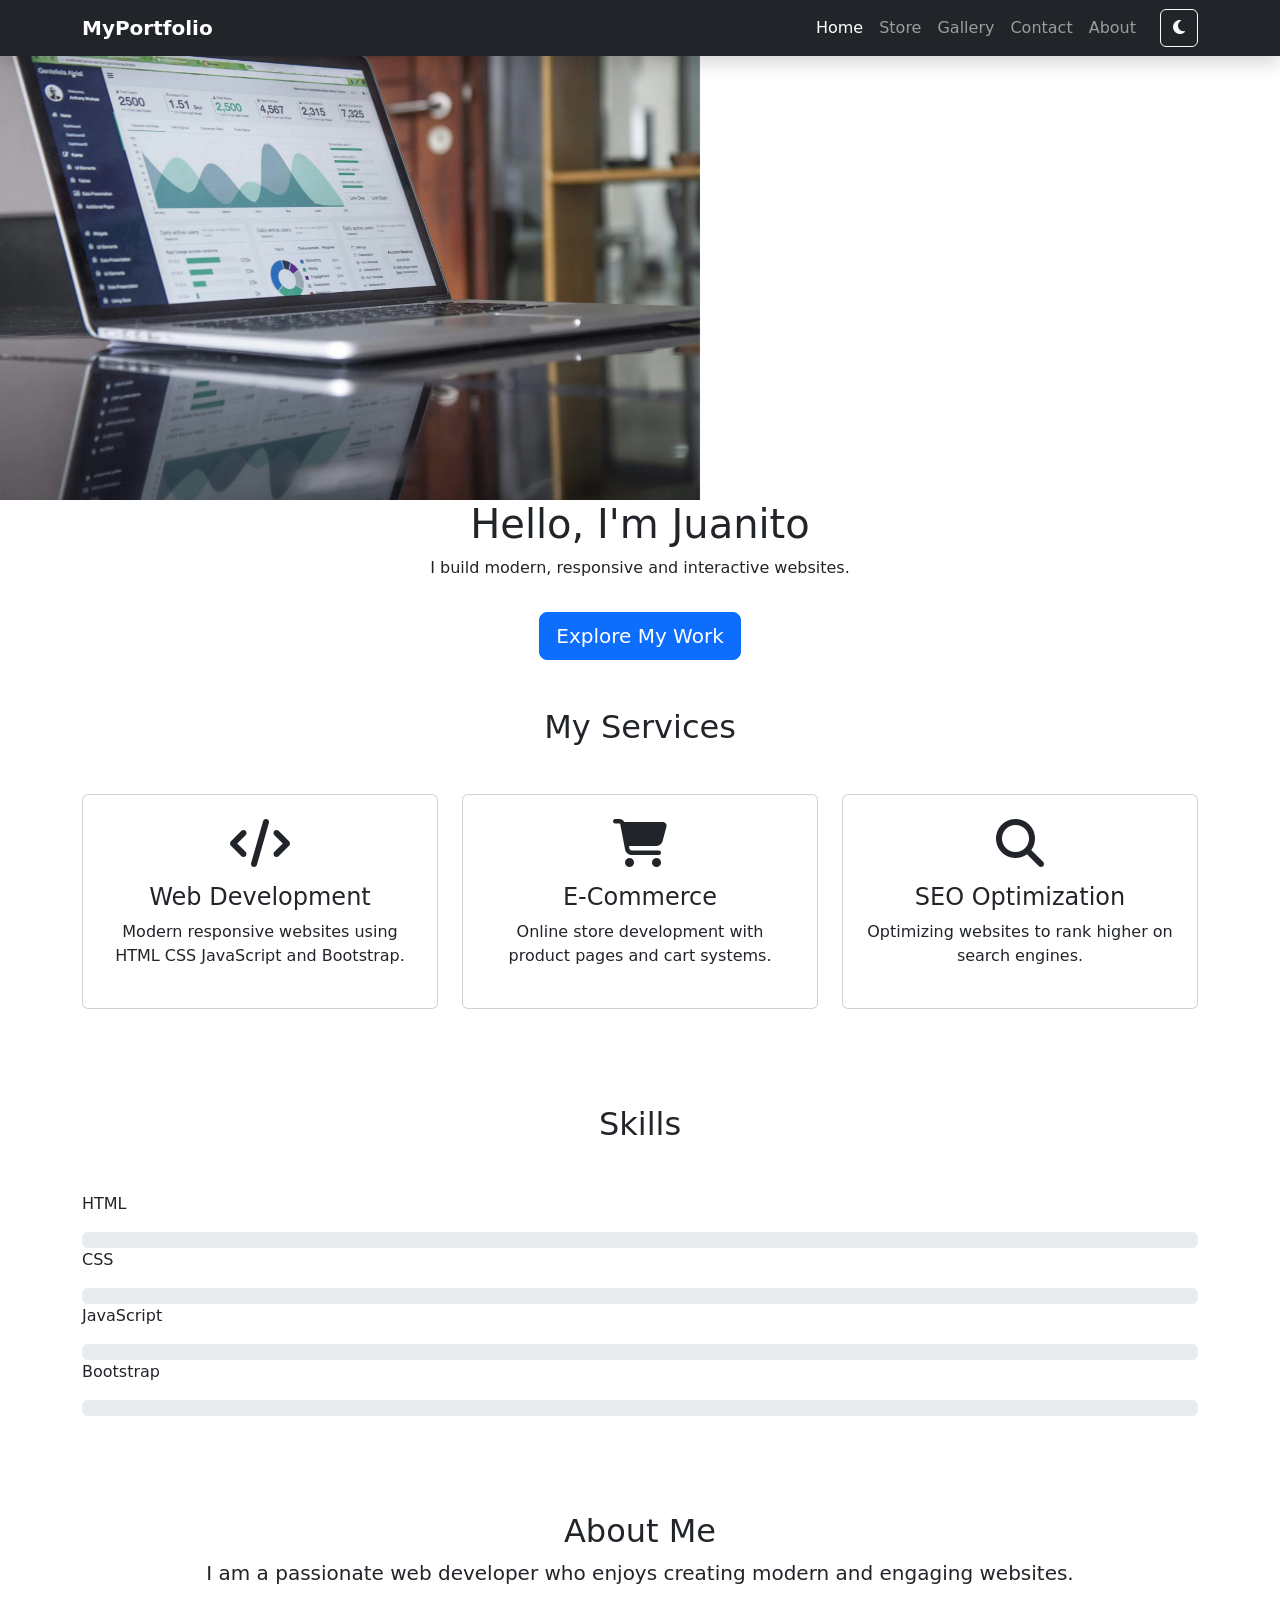
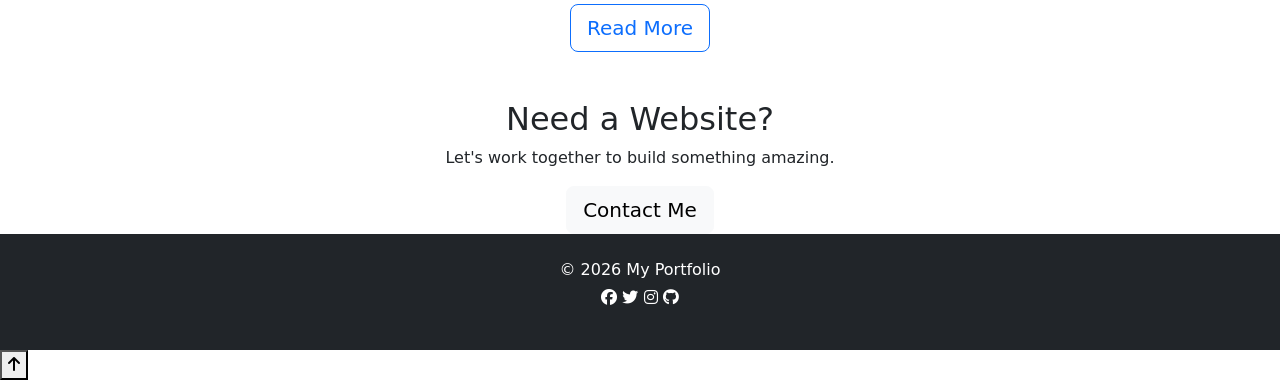
==== index.html @ 6df0881d "Update index.html" ====
<!DOCTYPE html>
<html lang="en">

<head>

<meta charset="UTF-8">
<meta name="viewport" content="width=device-width, initial-scale=1.0">

<title>My Portfolio | Home</title>

<meta name="description" content="Professional Web Developer Portfolio">
<meta name="keywords" content="web developer portfolio html css javascript bootstrap ecommerce">
<meta name="author" content="Juanito">

<link href="https://cdn.jsdelivr.net/npm/bootstrap@5.3.2/dist/css/bootstrap.min.css" rel="stylesheet">

<link rel="stylesheet" href="https://cdnjs.cloudflare.com/ajax/libs/font-awesome/6.5.0/css/all.min.css">

<link href="https://fonts.googleapis.com/css2?family=Poppins:wght@300;400;600;700&display=swap" rel="stylesheet">

<link rel="stylesheet" href="css/style.css">

<style>
/* FORCE ALL IMAGES TO 100px x 100px */
img {
  width: 700px;
  height: 500px;
  object-fit: cover;
}
</style>

</head>

<body>

<!-- SCROLL PROGRESS BAR -->
<div id="scroll-progress"></div>

<!-- NAVBAR -->
<nav class="navbar navbar-expand-lg navbar-dark bg-dark fixed-top shadow">
<div class="container">
<a class="navbar-brand fw-bold" href="#">MyPortfolio</a>
<button class="navbar-toggler" type="button" data-bs-toggle="collapse" data-bs-target="#navbarNav">
<span class="navbar-toggler-icon"></span>
</button>
<div class="collapse navbar-collapse" id="navbarNav">
<ul class="navbar-nav ms-auto">
<li class="nav-item"><a class="nav-link active" href="index.html">Home</a></li>
<li class="nav-item"><a class="nav-link" href="store.html">Store</a></li>
<li class="nav-item"><a class="nav-link" href="gallery.html">Gallery</a></li>
<li class="nav-item"><a class="nav-link" href="contact.html">Contact</a></li>
<li class="nav-item"><a class="nav-link" href="about.html">About</a></li>
</ul>
<button id="modeToggle" class="btn btn-outline-light ms-3">
<i class="fas fa-moon"></i>
</button>
</div>
</div>
</nav>

<!-- HERO SECTION -->
<section class="hero-section">
<div id="heroCarousel" class="carousel slide carousel-fade" data-bs-ride="carousel">
<div class="carousel-inner">
<div class="carousel-item active">
<img src="images/hero1.jpg" class="hero-image">
</div>
<div class="carousel-item">
<img src="images/hero2.jpg" class="hero-image">
</div>
<div class="carousel-item">
<img src="images/hero3.jpg" class="hero-image">
</div>
</div>
</div>

<div class="hero-overlay"></div>

<div class="hero-content text-center">
<h1 class="hero-title">Hello, I'm Juanito</h1>
<h2 id="typing-text"></h2>
<p class="hero-subtitle">
I build modern, responsive and interactive websites.
</p>
<a href="#services" class="btn btn-primary btn-lg mt-3">Explore My Work</a>
</div>
</section>

<!-- SERVICES SECTION -->
<section id="services" class="container py-5">
<h2 class="text-center mb-5 section-title">My Services</h2>
<div class="row g-4">
<div class="col-md-4 fade-in">
<div class="card service-card text-center p-4">
<i class="fa-solid fa-code fa-3x mb-3"></i>
<h4>Web Development</h4>
<p>Modern responsive websites using HTML CSS JavaScript and Bootstrap.</p>
</div>
</div>
<div class="col-md-4 fade-in">
<div class="card service-card text-center p-4">
<i class="fa-solid fa-cart-shopping fa-3x mb-3"></i>
<h4>E-Commerce</h4>
<p>Online store development with product pages and cart systems.</p>
</div>
</div>
<div class="col-md-4 fade-in">
<div class="card service-card text-center p-4">
<i class="fa-solid fa-magnifying-glass fa-3x mb-3"></i>
<h4>SEO Optimization</h4>
<p>Optimizing websites to rank higher on search engines.</p>
</div>
</div>
</div>
</section>

<!-- SKILLS SECTION -->
<section class="skills-section py-5">
<div class="container">
<h2 class="text-center mb-5">Skills</h2>
<div class="skill">
<p>HTML</p>
<div class="progress">
<div class="progress-bar bg-primary" data-width="95%"></div>
</div>
</div>
<div class="skill">
<p>CSS</p>
<div class="progress">
<div class="progress-bar bg-success" data-width="90%"></div>
</div>
</div>
<div class="skill">
<p>JavaScript</p>
<div class="progress">
<div class="progress-bar bg-warning" data-width="80%"></div>
</div>
</div>
<div class="skill">
<p>Bootstrap</p>
<div class="progress">
<div class="progress-bar bg-danger" data-width="85%"></div>
</div>
</div>
</div>
</section>

<!-- ABOUT PREVIEW -->
<section class="container py-5 text-center">
<h2>About Me</h2>
<p class="lead">
I am a passionate web developer who enjoys creating modern and engaging websites.
</p>
<a href="about.html" class="btn btn-outline-primary btn-lg">Read More</a>
</section>

<!-- CALL TO ACTION -->
<section class="cta-section text-center">
<div class="container">
<h2>Need a Website?</h2>
<p>Let's work together to build something amazing.</p>
<a href="contact.html" class="btn btn-light btn-lg">Contact Me</a>
</div>
</section>

<!-- FOOTER -->
<footer class="bg-dark text-white text-center p-4">
<div class="container">
<p class="mb-1">© 2026 My Portfolio</p>
<p>
<i class="fab fa-facebook"></i>
<i class="fab fa-twitter"></i>
<i class="fab fa-instagram"></i>
<i class="fab fa-github"></i>
</p>
</div>
</footer>

<!-- BACK TO TOP BUTTON -->
<button id="backToTop"><i class="fas fa-arrow-up"></i></button>

<!-- JS LIBRARIES -->
<script src="https://code.jquery.com/jquery-3.7.1.min.js"></script>
<script src="https://cdn.jsdelivr.net/npm/bootstrap@5.3.2/dist/js/bootstrap.bundle.min.js"></script>
<script src="js/script.js"></script>

</body>
</html>
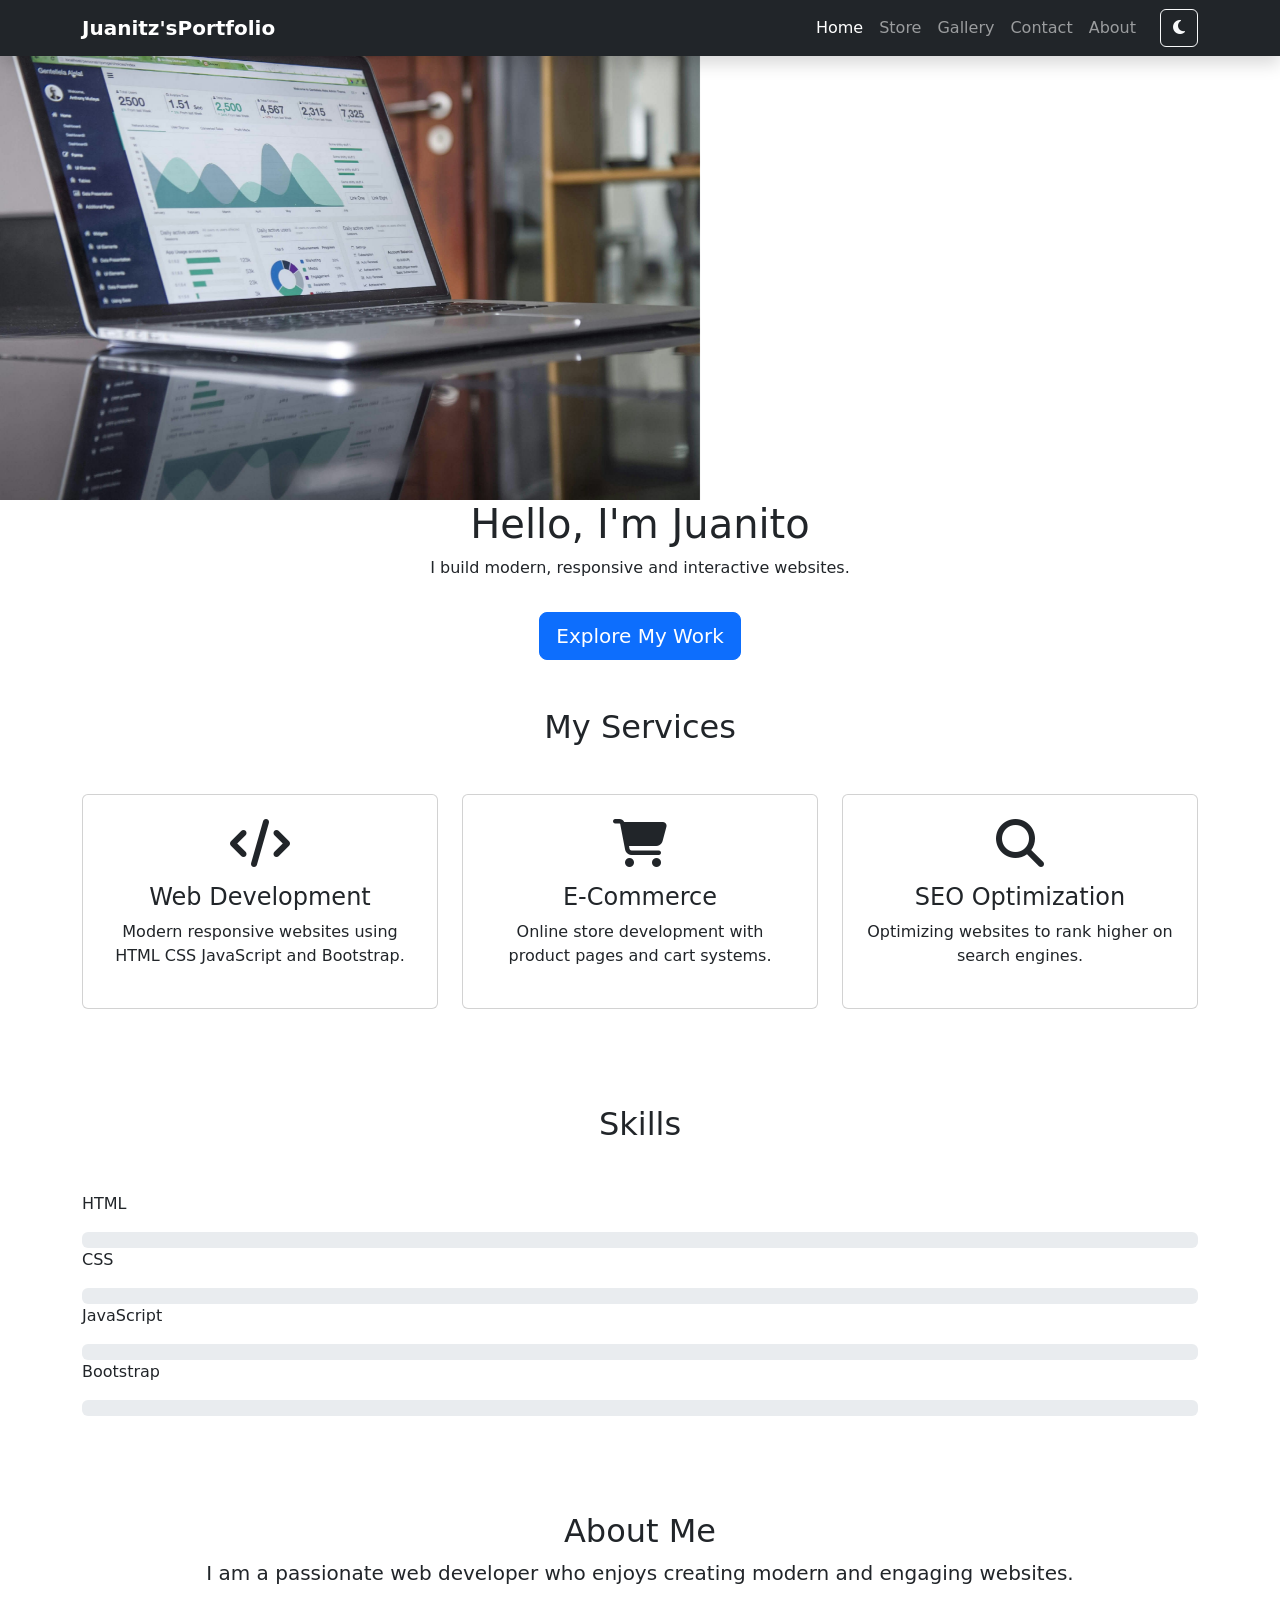
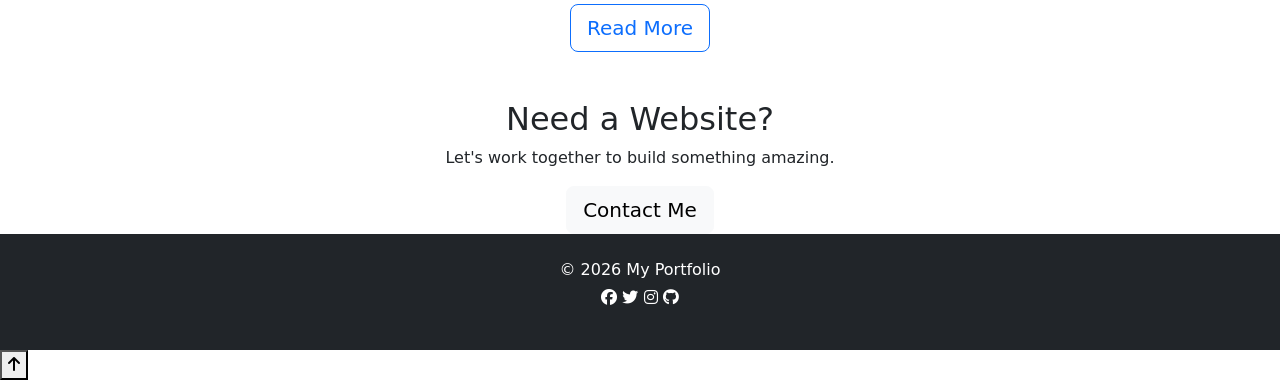
==== commit 1ce23fea: "Update index.html" ====
--- a/index.html
+++ b/index.html
@@ -39,7 +39,7 @@
 <!-- NAVBAR -->
 <nav class="navbar navbar-expand-lg navbar-dark bg-dark fixed-top shadow">
 <div class="container">
-<a class="navbar-brand fw-bold" href="#">MyPortfolio</a>
+<a class="navbar-brand fw-bold" href="#">Juanitz'sPortfolio</a>
 <button class="navbar-toggler" type="button" data-bs-toggle="collapse" data-bs-target="#navbarNav">
 <span class="navbar-toggler-icon"></span>
 </button>
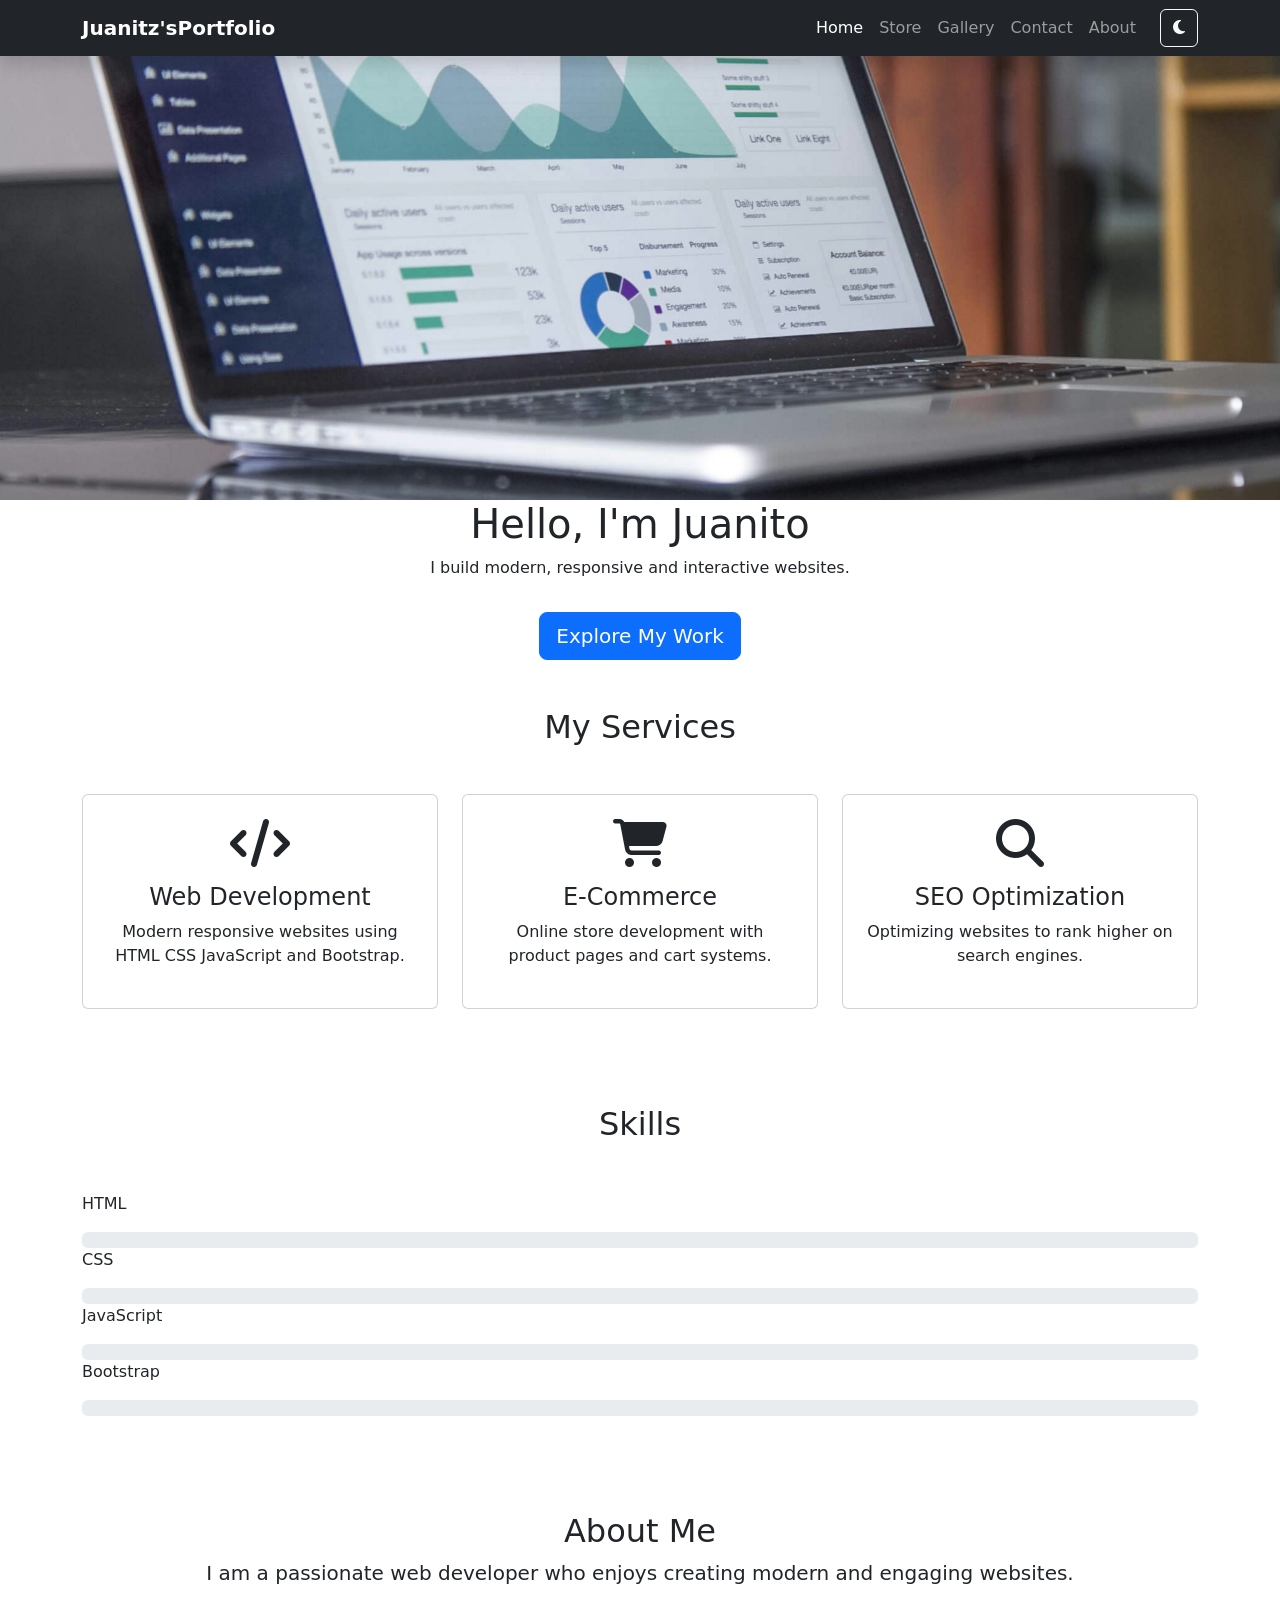
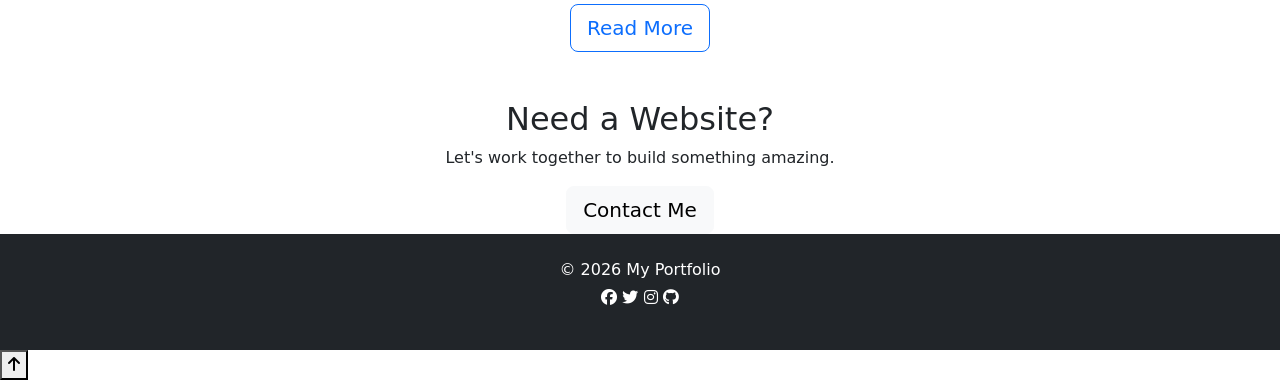
==== commit 86b262e7: "Update index.html" ====
--- a/index.html
+++ b/index.html
@@ -23,7 +23,7 @@
 <style>
 /* FORCE ALL IMAGES TO 100px x 100px */
 img {
-  width: 700px;
+  width: 1500px;
   height: 500px;
   object-fit: cover;
 }
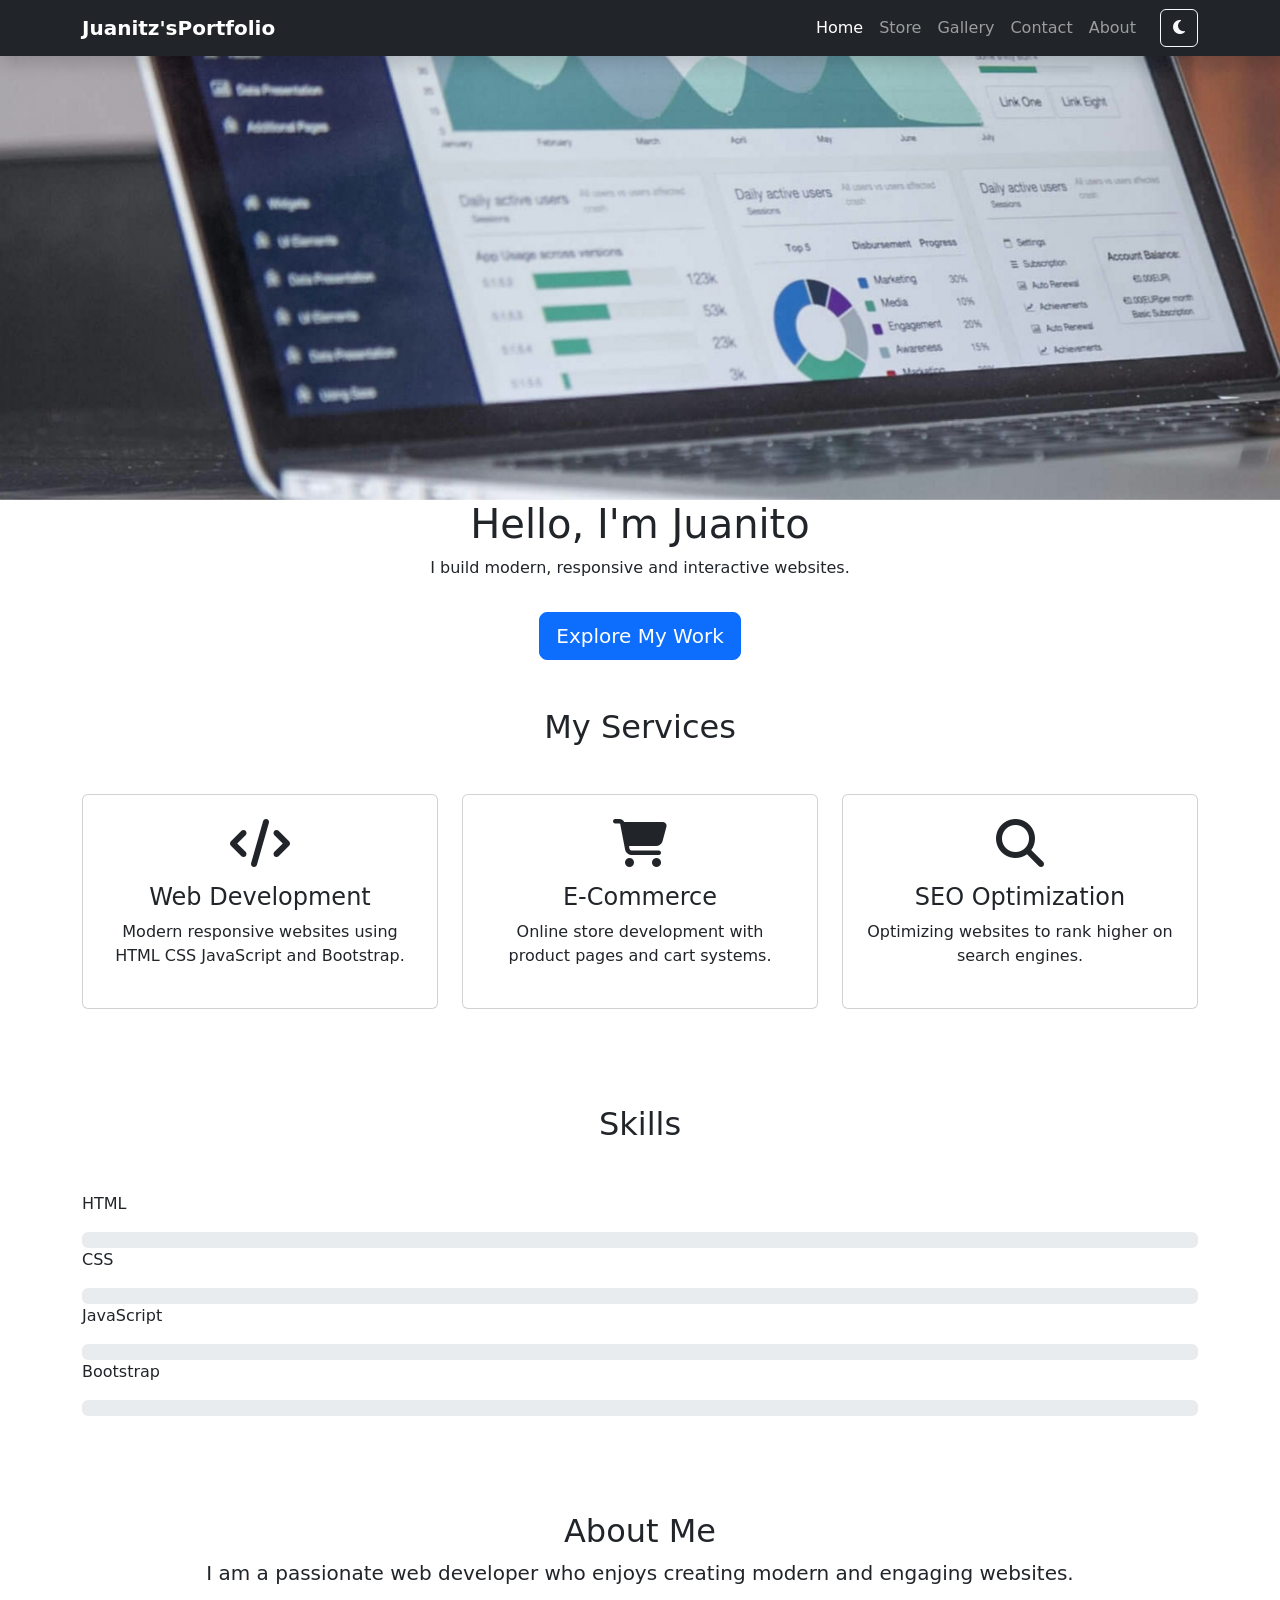
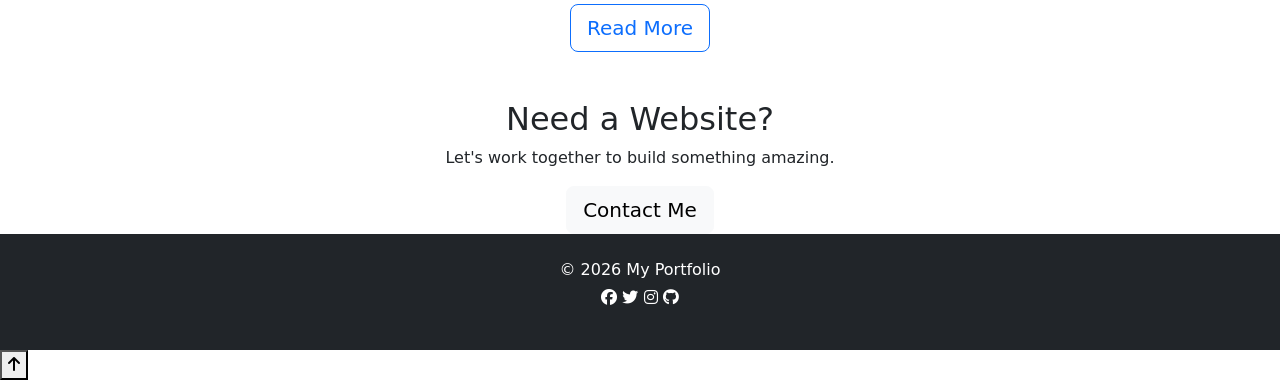
==== commit 0218bcd5: "Update index.html" ====
--- a/index.html
+++ b/index.html
@@ -23,7 +23,7 @@
 <style>
 /* FORCE ALL IMAGES TO 100px x 100px */
 img {
-  width: 1500px;
+  width: 2000px;
   height: 500px;
   object-fit: cover;
 }
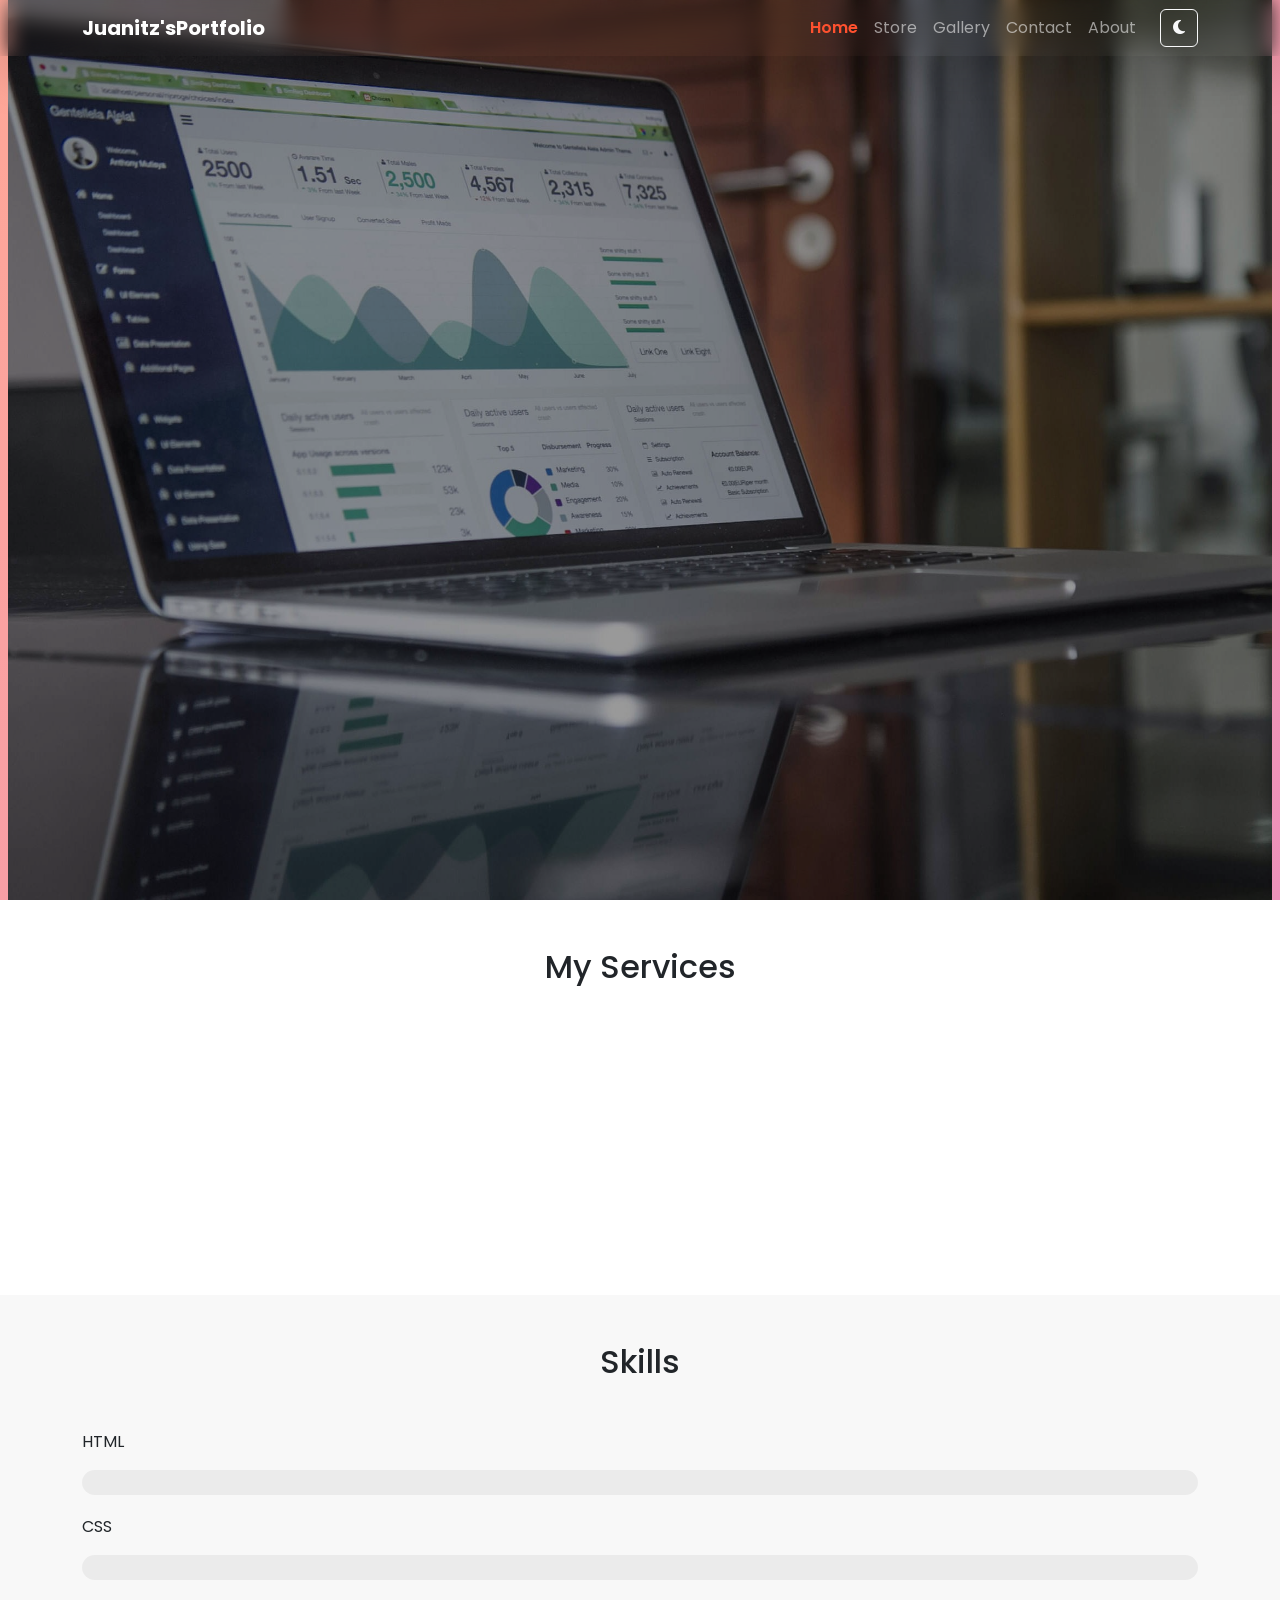
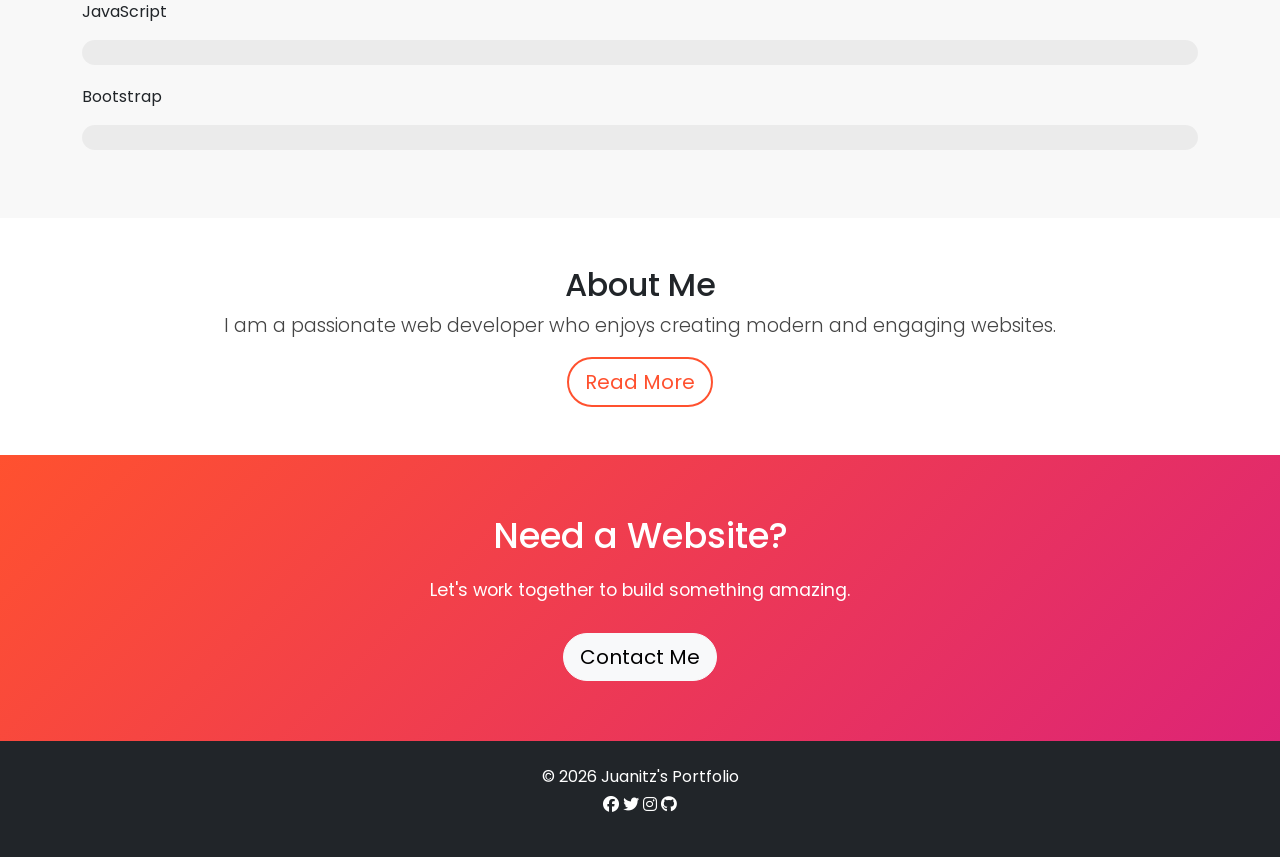
==== commit 2e77ba6f: "Update index.html" ====
--- a/index.html
+++ b/index.html
@@ -2,30 +2,230 @@
 <html lang="en">
 
 <head>
-
 <meta charset="UTF-8">
 <meta name="viewport" content="width=device-width, initial-scale=1.0">
 
-<title>My Portfolio | Home</title>
+<title>Juanitz's Portfolio | Home</title>
 
 <meta name="description" content="Professional Web Developer Portfolio">
 <meta name="keywords" content="web developer portfolio html css javascript bootstrap ecommerce">
 <meta name="author" content="Juanito">
 
+<!-- Bootstrap -->
 <link href="https://cdn.jsdelivr.net/npm/bootstrap@5.3.2/dist/css/bootstrap.min.css" rel="stylesheet">
-
+<!-- Font Awesome -->
 <link rel="stylesheet" href="https://cdnjs.cloudflare.com/ajax/libs/font-awesome/6.5.0/css/all.min.css">
-
+<!-- Google Fonts -->
 <link href="https://fonts.googleapis.com/css2?family=Poppins:wght@300;400;600;700&display=swap" rel="stylesheet">
-
+<!-- Custom CSS -->
 <link rel="stylesheet" href="css/style.css">
 
 <style>
-/* FORCE ALL IMAGES TO 100px x 100px */
+/* =======================
+  GLOBAL STYLING
+======================= */
+body {
+    font-family: 'Poppins', sans-serif;
+    scroll-behavior: smooth;
+    overflow-x: hidden;
+}
+
+/* SCROLL PROGRESS BAR */
+#scroll-progress {
+    position: fixed;
+    top: 0;
+    left: 0;
+    height: 5px;
+    background: linear-gradient(90deg, #ff512f, #dd2476);
+    width: 0;
+    z-index: 9999;
+}
+
+/* NAVBAR */
+.navbar {
+    transition: all 0.3s ease;
+    backdrop-filter: blur(10px);
+}
+.navbar .nav-link.active {
+    color: #ff512f !important;
+    font-weight: 600;
+}
+
+/* HERO SECTION */
+.hero-section {
+    position: relative;
+    height: 100vh;
+    overflow: hidden;
+    display: flex;
+    align-items: center;
+    justify-content: center;
+    color: #fff;
+}
+.hero-image {
+    width: 100%;
+    height: 100vh;
+    object-fit: cover;
+    filter: brightness(0.6);
+    transition: transform 1.2s ease;
+}
+.hero-section .carousel-item.active .hero-image {
+    transform: scale(1.05);
+}
+.hero-overlay {
+    position: absolute;
+    top: 0; left: 0;
+    width: 100%; height: 100%;
+    background: linear-gradient(135deg, rgba(255,81,47,0.5), rgba(221,36,118,0.5));
+}
+.hero-content {
+    position: absolute;
+    top: 50%;
+    left: 50%;
+    transform: translate(-50%, -50%);
+}
+.hero-title {
+    font-size: 2.5rem;
+    font-weight: 700;
+    letter-spacing: 1px;
+    text-shadow: 2px 2px 8px rgba(0,0,0,0.5);
+}
+.hero-subtitle {
+    font-size: 1.2rem;
+    font-weight: 400;
+    margin-top: 15px;
+    text-shadow: 1px 1px 6px rgba(0,0,0,0.5);
+}
+#typing-text {
+    color: #ffdd59;
+    font-weight: 600;
+}
+
+/* BUTTONS */
+.btn-primary {
+    background: linear-gradient(90deg, #ff512f, #dd2476);
+    border: none;
+    transition: all 0.3s ease;
+}
+.btn-primary:hover {
+    transform: translateY(-3px);
+    box-shadow: 0 8px 15px rgba(0,0,0,0.3);
+}
+.btn-outline-primary {
+    border: 2px solid #ff512f;
+    color: #ff512f;
+    transition: all 0.3s ease;
+}
+.btn-outline-primary:hover {
+    background: #ff512f;
+    color: #fff;
+}
+
+/* SERVICES SECTION */
+.service-card {
+    border: none;
+    border-radius: 20px;
+    background: linear-gradient(135deg, #ff9a9e 0%, #fad0c4 100%);
+    transition: transform 0.5s ease, box-shadow 0.5s ease;
+}
+.service-card:hover {
+    transform: translateY(-10px);
+    box-shadow: 0 20px 40px rgba(0,0,0,0.2);
+}
+.service-card i {
+    color: #fff;
+}
+
+/* SKILLS SECTION */
+.skills-section {
+    background: #f8f8f8;
+}
+.progress {
+    height: 25px;
+    border-radius: 50px;
+    background: rgba(0,0,0,0.05);
+    margin-bottom: 20px;
+}
+.progress-bar {
+    line-height: 25px;
+    font-weight: 600;
+}
+
+/* ABOUT PREVIEW */
+section.text-center .lead {
+    font-size: 1.2rem;
+    color: #444;
+}
+section.text-center .btn-lg {
+    border-radius: 50px;
+}
+
+/* CTA SECTION */
+.cta-section {
+    background: linear-gradient(135deg, #ff512f, #dd2476);
+    color: #fff;
+    padding: 60px 0;
+}
+.cta-section h2 {
+    font-size: 2.2rem;
+    margin-bottom: 20px;
+}
+.cta-section p {
+    font-size: 1.1rem;
+    margin-bottom: 30px;
+}
+
+/* FOOTER */
+footer {
+    background: #1a1a1a;
+}
+
+/* BACK TO TOP BUTTON */
+#backToTop {
+    position: fixed;
+    bottom: 30px;
+    right: 30px;
+    background: linear-gradient(90deg, #ff512f, #dd2476);
+    border: none;
+    color: #fff;
+    padding: 10px 15px;
+    border-radius: 50px;
+    display: none;
+    z-index: 999;
+}
+#backToTop:hover {
+    transform: translateY(-3px);
+    box-shadow: 0 8px 15px rgba(0,0,0,0.3);
+}
+
+/* FORCE ALL HERO IMAGES TO FIT NEATLY */
 img {
-  width: 2000px;
-  height: 500px;
-  object-fit: cover;
+    width: 100%;
+    height: auto;
+    object-fit: cover;
+    border-radius: 12px;
+}
+
+/* FADE IN ANIMATION */
+.fade-in {
+    opacity: 0;
+    transform: translateY(20px);
+    transition: all 0.8s ease-out;
+}
+.fade-in.show {
+    opacity: 1;
+    transform: translateY(0);
+}
+
+/* TYPING EFFECT */
+#typing-text {
+    border-right: 2px solid #ffdd59;
+    padding-right: 5px;
+}
+
+/* RESPONSIVE ADJUSTMENTS */
+@media(max-width: 768px) {
+    .hero-title { font-size: 2rem; }
+    .hero-subtitle { font-size: 1rem; }
 }
 </style>
 
@@ -37,7 +237,7 @@
 <div id="scroll-progress"></div>
 
 <!-- NAVBAR -->
-<nav class="navbar navbar-expand-lg navbar-dark bg-dark fixed-top shadow">
+<nav class="navbar navbar-expand-lg navbar-dark fixed-top shadow-lg">
 <div class="container">
 <a class="navbar-brand fw-bold" href="#">Juanitz'sPortfolio</a>
 <button class="navbar-toggler" type="button" data-bs-toggle="collapse" data-bs-target="#navbarNav">
@@ -51,9 +251,7 @@
 <li class="nav-item"><a class="nav-link" href="contact.html">Contact</a></li>
 <li class="nav-item"><a class="nav-link" href="about.html">About</a></li>
 </ul>
-<button id="modeToggle" class="btn btn-outline-light ms-3">
-<i class="fas fa-moon"></i>
-</button>
+<button id="modeToggle" class="btn btn-outline-light ms-3"><i class="fas fa-moon"></i></button>
 </div>
 </div>
 </nav>
@@ -79,9 +277,7 @@
 <div class="hero-content text-center">
 <h1 class="hero-title">Hello, I'm Juanito</h1>
 <h2 id="typing-text"></h2>
-<p class="hero-subtitle">
-I build modern, responsive and interactive websites.
-</p>
+<p class="hero-subtitle">I build modern, responsive and interactive websites.</p>
 <a href="#services" class="btn btn-primary btn-lg mt-3">Explore My Work</a>
 </div>
 </section>
@@ -148,13 +344,11 @@
 <!-- ABOUT PREVIEW -->
 <section class="container py-5 text-center">
 <h2>About Me</h2>
-<p class="lead">
-I am a passionate web developer who enjoys creating modern and engaging websites.
-</p>
+<p class="lead">I am a passionate web developer who enjoys creating modern and engaging websites.</p>
 <a href="about.html" class="btn btn-outline-primary btn-lg">Read More</a>
 </section>
 
-<!-- CALL TO ACTION -->
+<!-- CTA -->
 <section class="cta-section text-center">
 <div class="container">
 <h2>Need a Website?</h2>
@@ -166,7 +360,7 @@
 <!-- FOOTER -->
 <footer class="bg-dark text-white text-center p-4">
 <div class="container">
-<p class="mb-1">© 2026 My Portfolio</p>
+<p class="mb-1">© 2026 Juanitz's Portfolio</p>
 <p>
 <i class="fab fa-facebook"></i>
 <i class="fab fa-twitter"></i>
@@ -176,10 +370,10 @@
 </div>
 </footer>
 
-<!-- BACK TO TOP BUTTON -->
+<!-- BACK TO TOP -->
 <button id="backToTop"><i class="fas fa-arrow-up"></i></button>
 
-<!-- JS LIBRARIES -->
+<!-- JS -->
 <script src="https://code.jquery.com/jquery-3.7.1.min.js"></script>
 <script src="https://cdn.jsdelivr.net/npm/bootstrap@5.3.2/dist/js/bootstrap.bundle.min.js"></script>
 <script src="js/script.js"></script>
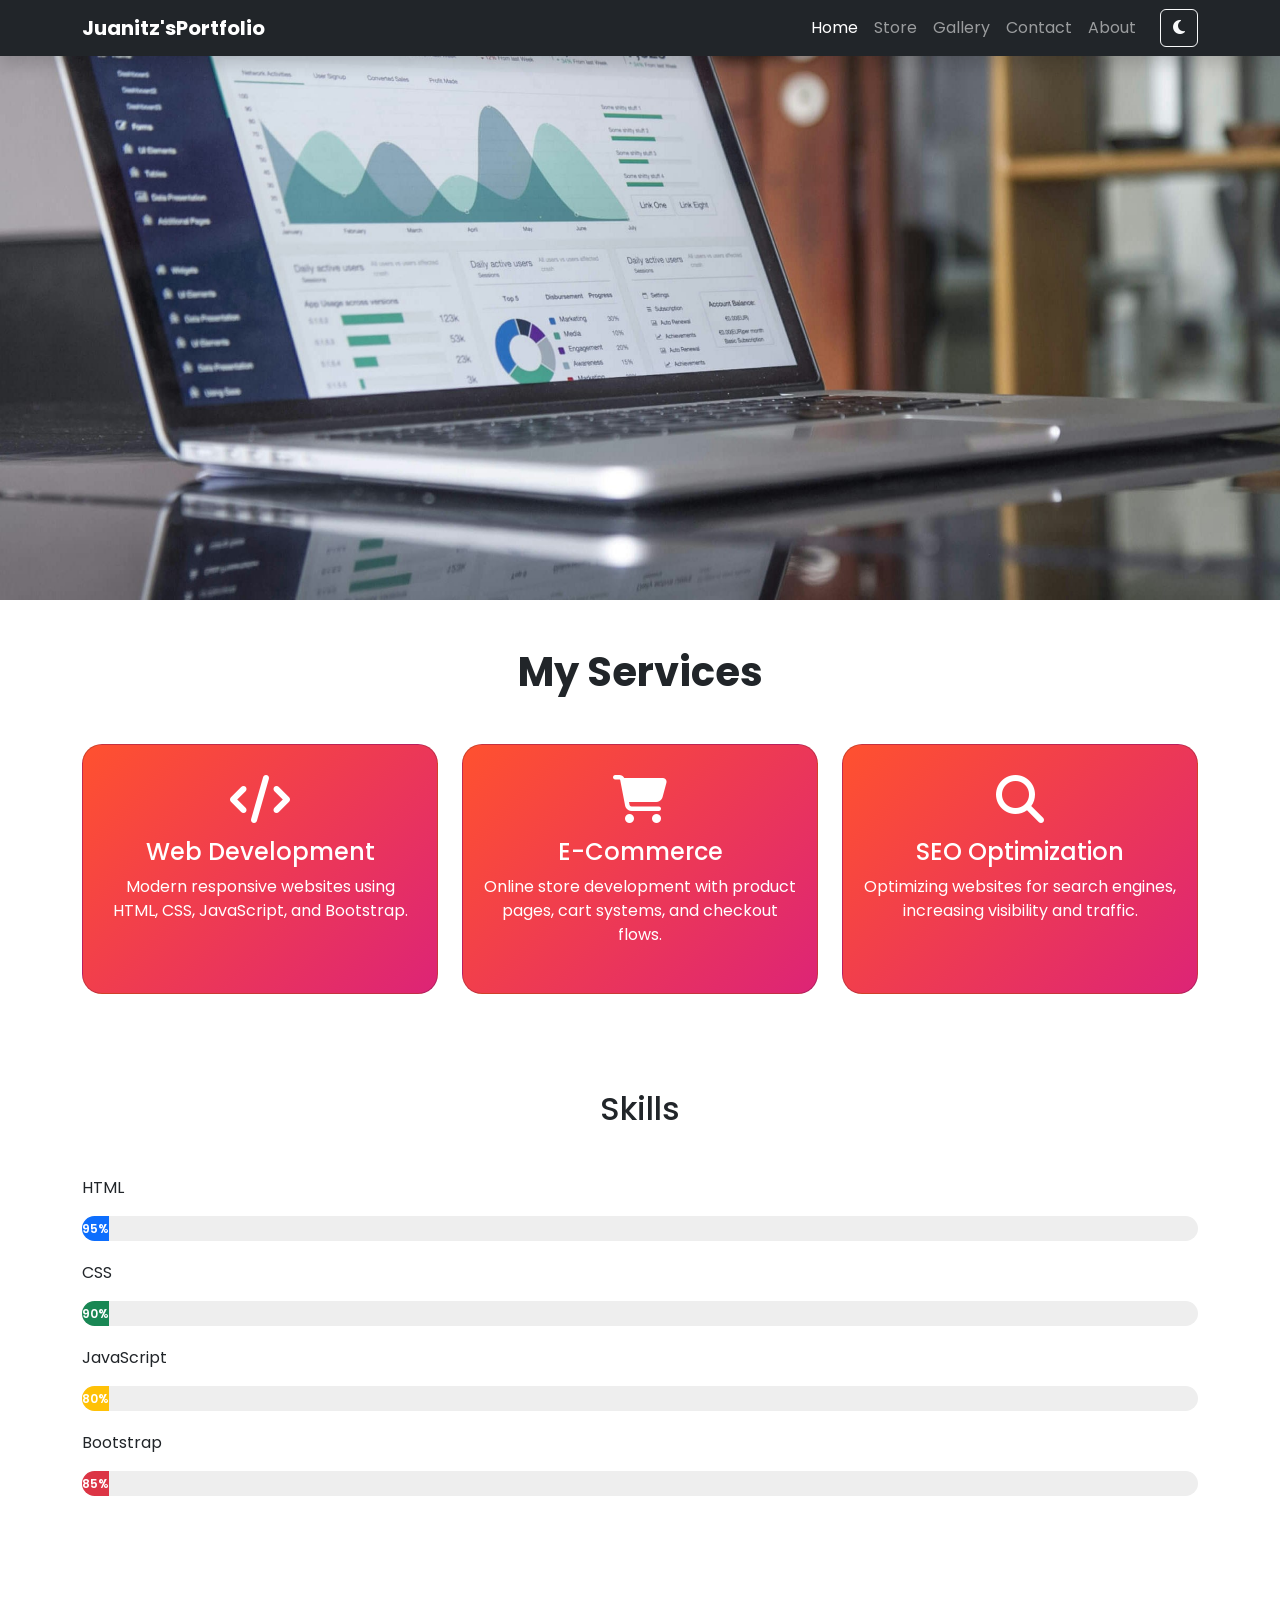
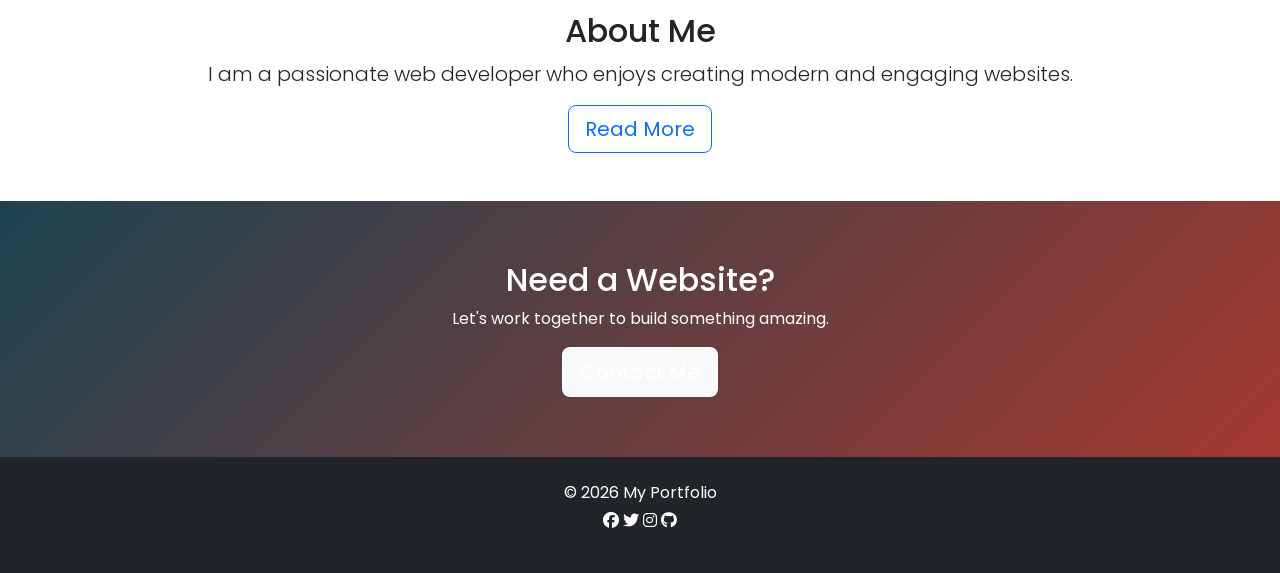
==== commit d0d8adf8: "Update index.html" ====
--- a/index.html
+++ b/index.html
@@ -2,181 +2,97 @@
 <html lang="en">
 
 <head>
+
 <meta charset="UTF-8">
 <meta name="viewport" content="width=device-width, initial-scale=1.0">
 
-<title>Juanitz's Portfolio | Home</title>
+<title>My Portfolio | Home</title>
 
 <meta name="description" content="Professional Web Developer Portfolio">
 <meta name="keywords" content="web developer portfolio html css javascript bootstrap ecommerce">
 <meta name="author" content="Juanito">
 
-<!-- Bootstrap -->
 <link href="https://cdn.jsdelivr.net/npm/bootstrap@5.3.2/dist/css/bootstrap.min.css" rel="stylesheet">
-<!-- Font Awesome -->
 <link rel="stylesheet" href="https://cdnjs.cloudflare.com/ajax/libs/font-awesome/6.5.0/css/all.min.css">
-<!-- Google Fonts -->
 <link href="https://fonts.googleapis.com/css2?family=Poppins:wght@300;400;600;700&display=swap" rel="stylesheet">
-<!-- Custom CSS -->
 <link rel="stylesheet" href="css/style.css">
 
 <style>
-/* =======================
-  GLOBAL STYLING
-======================= */
-body {
-    font-family: 'Poppins', sans-serif;
-    scroll-behavior: smooth;
-    overflow-x: hidden;
-}
-
-/* SCROLL PROGRESS BAR */
-#scroll-progress {
-    position: fixed;
+/* HERO IMAGES */
+.hero-image {
+    width: 100%;
+    height: 600px;
+    object-fit: cover;
+}
+
+/* HERO OVERLAY */
+.hero-overlay {
+    position: absolute;
     top: 0;
     left: 0;
-    height: 5px;
-    background: linear-gradient(90deg, #ff512f, #dd2476);
-    width: 0;
-    z-index: 9999;
-}
-
-/* NAVBAR */
-.navbar {
-    transition: all 0.3s ease;
-    backdrop-filter: blur(10px);
-}
-.navbar .nav-link.active {
-    color: #ff512f !important;
-    font-weight: 600;
-}
-
-/* HERO SECTION */
-.hero-section {
-    position: relative;
-    height: 100vh;
-    overflow: hidden;
-    display: flex;
-    align-items: center;
-    justify-content: center;
-    color: #fff;
-}
-.hero-image {
     width: 100%;
-    height: 100vh;
-    object-fit: cover;
-    filter: brightness(0.6);
-    transition: transform 1.2s ease;
-}
-.hero-section .carousel-item.active .hero-image {
-    transform: scale(1.05);
-}
-.hero-overlay {
-    position: absolute;
-    top: 0; left: 0;
-    width: 100%; height: 100%;
-    background: linear-gradient(135deg, rgba(255,81,47,0.5), rgba(221,36,118,0.5));
-}
+    height: 600px;
+    background: rgba(0,0,0,0.5);
+}
+
+/* HERO CONTENT */
 .hero-content {
     position: absolute;
     top: 50%;
     left: 50%;
     transform: translate(-50%, -50%);
-}
-.hero-title {
-    font-size: 2.5rem;
-    font-weight: 700;
-    letter-spacing: 1px;
-    text-shadow: 2px 2px 8px rgba(0,0,0,0.5);
-}
-.hero-subtitle {
-    font-size: 1.2rem;
-    font-weight: 400;
-    margin-top: 15px;
-    text-shadow: 1px 1px 6px rgba(0,0,0,0.5);
-}
-#typing-text {
-    color: #ffdd59;
-    font-weight: 600;
-}
-
-/* BUTTONS */
-.btn-primary {
-    background: linear-gradient(90deg, #ff512f, #dd2476);
-    border: none;
-    transition: all 0.3s ease;
-}
-.btn-primary:hover {
-    transform: translateY(-3px);
-    box-shadow: 0 8px 15px rgba(0,0,0,0.3);
-}
-.btn-outline-primary {
-    border: 2px solid #ff512f;
-    color: #ff512f;
-    transition: all 0.3s ease;
-}
-.btn-outline-primary:hover {
-    background: #ff512f;
-    color: #fff;
-}
-
-/* SERVICES SECTION */
+    color: #fff;
+}
+
+/* SERVICES CARDS */
 .service-card {
-    border: none;
+    background: linear-gradient(135deg, #ff512f, #dd2476);
     border-radius: 20px;
-    background: linear-gradient(135deg, #ff9a9e 0%, #fad0c4 100%);
+    padding: 30px 20px;
     transition: transform 0.5s ease, box-shadow 0.5s ease;
+    color: #fff;
+    text-align: center;
+    height: 100%;
 }
 .service-card:hover {
     transform: translateY(-10px);
-    box-shadow: 0 20px 40px rgba(0,0,0,0.2);
+    box-shadow: 0 15px 30px rgba(0,0,0,0.2);
 }
 .service-card i {
-    color: #fff;
-}
-
-/* SKILLS SECTION */
-.skills-section {
-    background: #f8f8f8;
-}
+    font-size: 3rem;
+    margin-bottom: 15px;
+}
+
+/* SKILLS BARS */
 .progress {
     height: 25px;
-    border-radius: 50px;
-    background: rgba(0,0,0,0.05);
+    border-radius: 20px;
+    background-color: #eee;
+    overflow: hidden;
     margin-bottom: 20px;
 }
 .progress-bar {
+    height: 100%;
     line-height: 25px;
     font-weight: 600;
-}
-
-/* ABOUT PREVIEW */
-section.text-center .lead {
-    font-size: 1.2rem;
-    color: #444;
-}
-section.text-center .btn-lg {
-    border-radius: 50px;
-}
-
-/* CTA SECTION */
+    color: #fff;
+    text-align: center;
+}
+
+/* CALL TO ACTION */
 .cta-section {
-    background: linear-gradient(135deg, #ff512f, #dd2476);
+    background: linear-gradient(135deg, #1d4350, #a43931);
     color: #fff;
     padding: 60px 0;
 }
-.cta-section h2 {
-    font-size: 2.2rem;
-    margin-bottom: 20px;
-}
-.cta-section p {
-    font-size: 1.1rem;
-    margin-bottom: 30px;
-}
-
-/* FOOTER */
-footer {
-    background: #1a1a1a;
+.cta-section a {
+    color: #fff;
+    border: 2px solid #fff;
+    transition: all 0.3s ease;
+}
+.cta-section a:hover {
+    background: #fff;
+    color: #dd2476;
 }
 
 /* BACK TO TOP BUTTON */
@@ -184,48 +100,38 @@
     position: fixed;
     bottom: 30px;
     right: 30px;
-    background: linear-gradient(90deg, #ff512f, #dd2476);
+    background: #dd2476;
+    color: #fff;
     border: none;
-    color: #fff;
-    padding: 10px 15px;
-    border-radius: 50px;
+    padding: 12px 15px;
+    border-radius: 50%;
+    cursor: pointer;
     display: none;
+    font-size: 18px;
     z-index: 999;
+    transition: all 0.3s ease;
 }
 #backToTop:hover {
-    transform: translateY(-3px);
-    box-shadow: 0 8px 15px rgba(0,0,0,0.3);
-}
-
-/* FORCE ALL HERO IMAGES TO FIT NEATLY */
+    background: #ff512f;
+}
+
+/* GENERAL */
+body {
+    font-family: 'Poppins', sans-serif;
+}
+section {
+    position: relative;
+}
+h2.section-title {
+    font-weight: 700;
+    font-size: 2.5rem;
+    margin-bottom: 50px;
+}
+
+/* FORCE ALL IMAGES TO 100px height if small */
 img {
-    width: 100%;
+    max-width: 100%;
     height: auto;
-    object-fit: cover;
-    border-radius: 12px;
-}
-
-/* FADE IN ANIMATION */
-.fade-in {
-    opacity: 0;
-    transform: translateY(20px);
-    transition: all 0.8s ease-out;
-}
-.fade-in.show {
-    opacity: 1;
-    transform: translateY(0);
-}
-
-/* TYPING EFFECT */
-#typing-text {
-    border-right: 2px solid #ffdd59;
-    padding-right: 5px;
-}
-
-/* RESPONSIVE ADJUSTMENTS */
-@media(max-width: 768px) {
-    .hero-title { font-size: 2rem; }
-    .hero-subtitle { font-size: 1rem; }
 }
 </style>
 
@@ -237,7 +143,7 @@
 <div id="scroll-progress"></div>
 
 <!-- NAVBAR -->
-<nav class="navbar navbar-expand-lg navbar-dark fixed-top shadow-lg">
+<nav class="navbar navbar-expand-lg navbar-dark bg-dark fixed-top shadow">
 <div class="container">
 <a class="navbar-brand fw-bold" href="#">Juanitz'sPortfolio</a>
 <button class="navbar-toggler" type="button" data-bs-toggle="collapse" data-bs-target="#navbarNav">
@@ -251,13 +157,15 @@
 <li class="nav-item"><a class="nav-link" href="contact.html">Contact</a></li>
 <li class="nav-item"><a class="nav-link" href="about.html">About</a></li>
 </ul>
-<button id="modeToggle" class="btn btn-outline-light ms-3"><i class="fas fa-moon"></i></button>
+<button id="modeToggle" class="btn btn-outline-light ms-3">
+<i class="fas fa-moon"></i>
+</button>
 </div>
 </div>
 </nav>
 
 <!-- HERO SECTION -->
-<section class="hero-section">
+<section class="hero-section position-relative">
 <div id="heroCarousel" class="carousel slide carousel-fade" data-bs-ride="carousel">
 <div class="carousel-inner">
 <div class="carousel-item active">
@@ -287,24 +195,24 @@
 <h2 class="text-center mb-5 section-title">My Services</h2>
 <div class="row g-4">
 <div class="col-md-4 fade-in">
-<div class="card service-card text-center p-4">
-<i class="fa-solid fa-code fa-3x mb-3"></i>
+<div class="card service-card">
+<i class="fa-solid fa-code"></i>
 <h4>Web Development</h4>
-<p>Modern responsive websites using HTML CSS JavaScript and Bootstrap.</p>
+<p>Modern responsive websites using HTML, CSS, JavaScript, and Bootstrap.</p>
 </div>
 </div>
 <div class="col-md-4 fade-in">
-<div class="card service-card text-center p-4">
-<i class="fa-solid fa-cart-shopping fa-3x mb-3"></i>
+<div class="card service-card">
+<i class="fa-solid fa-cart-shopping"></i>
 <h4>E-Commerce</h4>
-<p>Online store development with product pages and cart systems.</p>
+<p>Online store development with product pages, cart systems, and checkout flows.</p>
 </div>
 </div>
 <div class="col-md-4 fade-in">
-<div class="card service-card text-center p-4">
-<i class="fa-solid fa-magnifying-glass fa-3x mb-3"></i>
+<div class="card service-card">
+<i class="fa-solid fa-magnifying-glass"></i>
 <h4>SEO Optimization</h4>
-<p>Optimizing websites to rank higher on search engines.</p>
+<p>Optimizing websites for search engines, increasing visibility and traffic.</p>
 </div>
 </div>
 </div>
@@ -317,25 +225,25 @@
 <div class="skill">
 <p>HTML</p>
 <div class="progress">
-<div class="progress-bar bg-primary" data-width="95%"></div>
+<div class="progress-bar bg-primary" data-width="95%">95%</div>
 </div>
 </div>
 <div class="skill">
 <p>CSS</p>
 <div class="progress">
-<div class="progress-bar bg-success" data-width="90%"></div>
+<div class="progress-bar bg-success" data-width="90%">90%</div>
 </div>
 </div>
 <div class="skill">
 <p>JavaScript</p>
 <div class="progress">
-<div class="progress-bar bg-warning" data-width="80%"></div>
+<div class="progress-bar bg-warning" data-width="80%">80%</div>
 </div>
 </div>
 <div class="skill">
 <p>Bootstrap</p>
 <div class="progress">
-<div class="progress-bar bg-danger" data-width="85%"></div>
+<div class="progress-bar bg-danger" data-width="85%">85%</div>
 </div>
 </div>
 </div>
@@ -348,7 +256,7 @@
 <a href="about.html" class="btn btn-outline-primary btn-lg">Read More</a>
 </section>
 
-<!-- CTA -->
+<!-- CALL TO ACTION -->
 <section class="cta-section text-center">
 <div class="container">
 <h2>Need a Website?</h2>
@@ -360,7 +268,7 @@
 <!-- FOOTER -->
 <footer class="bg-dark text-white text-center p-4">
 <div class="container">
-<p class="mb-1">© 2026 Juanitz's Portfolio</p>
+<p class="mb-1">© 2026 My Portfolio</p>
 <p>
 <i class="fab fa-facebook"></i>
 <i class="fab fa-twitter"></i>
@@ -370,10 +278,10 @@
 </div>
 </footer>
 
-<!-- BACK TO TOP -->
+<!-- BACK TO TOP BUTTON -->
 <button id="backToTop"><i class="fas fa-arrow-up"></i></button>
 
-<!-- JS -->
+<!-- JS LIBRARIES -->
 <script src="https://code.jquery.com/jquery-3.7.1.min.js"></script>
 <script src="https://cdn.jsdelivr.net/npm/bootstrap@5.3.2/dist/js/bootstrap.bundle.min.js"></script>
 <script src="js/script.js"></script>
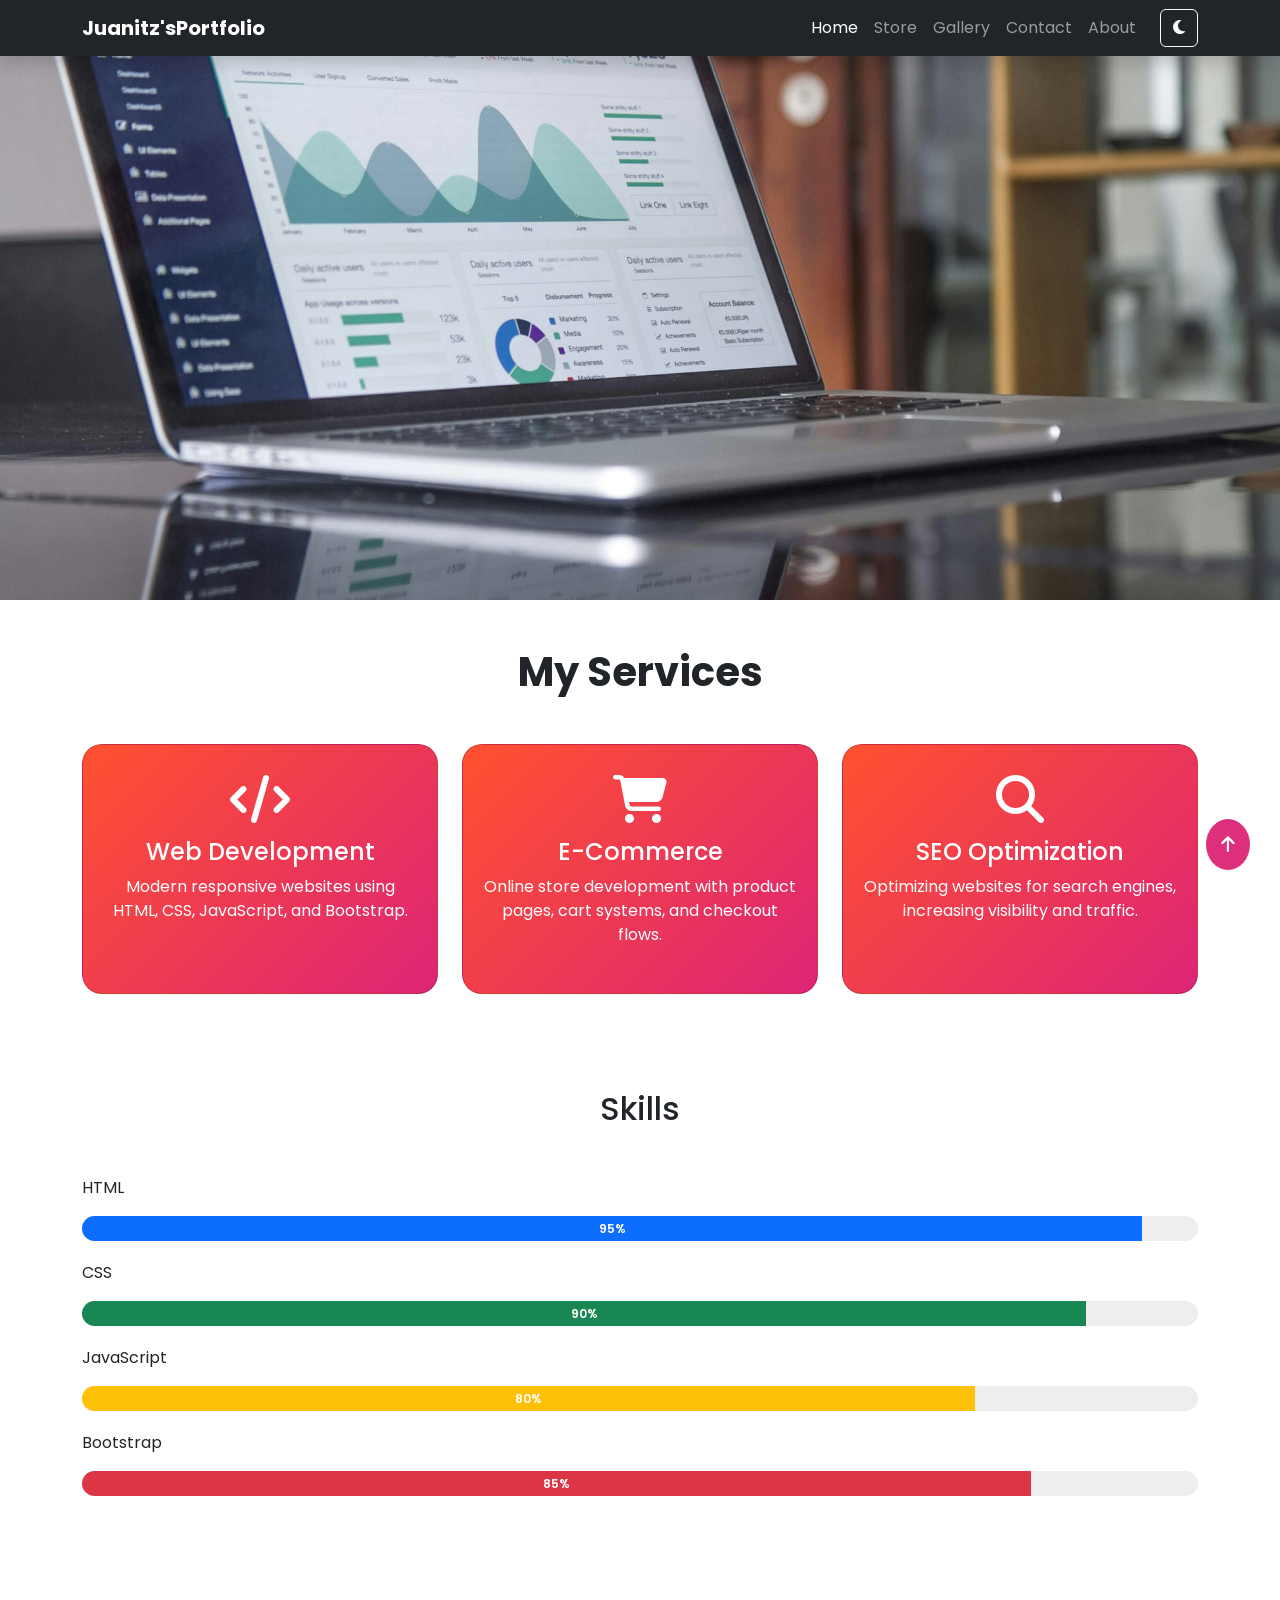
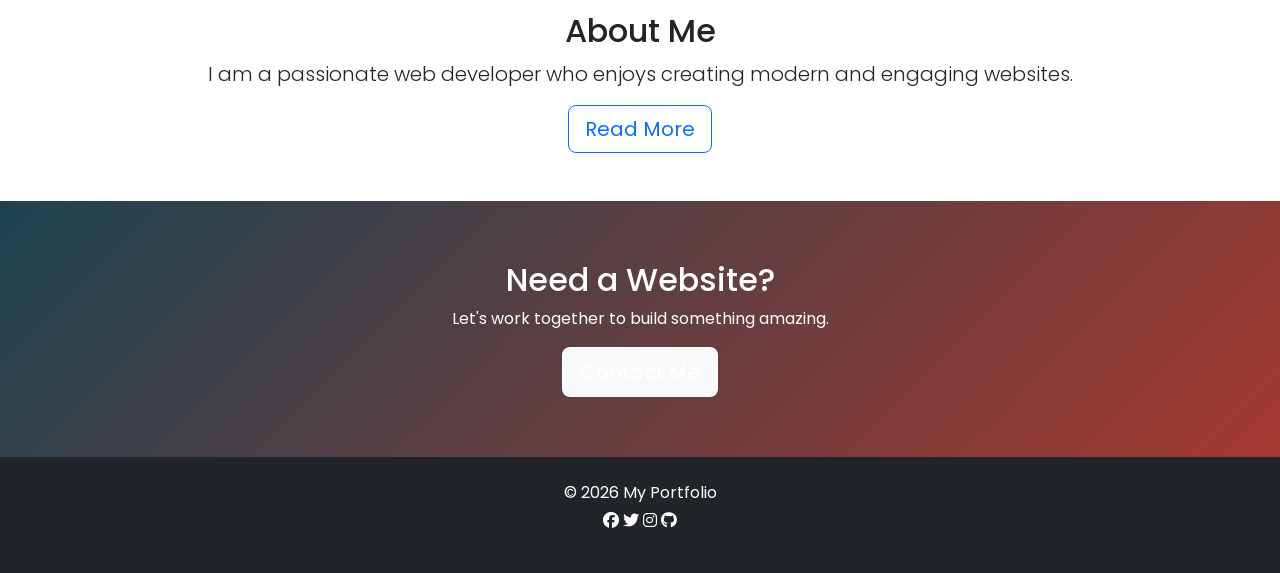
==== commit 9b81cfb8: "Update index.html" ====
--- a/index.html
+++ b/index.html
@@ -77,6 +77,8 @@
     font-weight: 600;
     color: #fff;
     text-align: center;
+    width: 0; /* start from 0 for animation */
+    transition: width 1.5s ease-in-out;
 }
 
 /* CALL TO ACTION */
@@ -127,8 +129,6 @@
     font-size: 2.5rem;
     margin-bottom: 50px;
 }
-
-/* FORCE ALL IMAGES TO 100px height if small */
 img {
     max-width: 100%;
     height: auto;
@@ -222,28 +222,28 @@
 <section class="skills-section py-5">
 <div class="container">
 <h2 class="text-center mb-5">Skills</h2>
-<div class="skill">
+<div class="skill mb-3">
 <p>HTML</p>
 <div class="progress">
-<div class="progress-bar bg-primary" data-width="95%">95%</div>
-</div>
-</div>
-<div class="skill">
+<div class="progress-bar bg-primary" role="progressbar" data-width="95%">95%</div>
+</div>
+</div>
+<div class="skill mb-3">
 <p>CSS</p>
 <div class="progress">
-<div class="progress-bar bg-success" data-width="90%">90%</div>
-</div>
-</div>
-<div class="skill">
+<div class="progress-bar bg-success" role="progressbar" data-width="90%">90%</div>
+</div>
+</div>
+<div class="skill mb-3">
 <p>JavaScript</p>
 <div class="progress">
-<div class="progress-bar bg-warning" data-width="80%">80%</div>
-</div>
-</div>
-<div class="skill">
+<div class="progress-bar bg-warning" role="progressbar" data-width="80%">80%</div>
+</div>
+</div>
+<div class="skill mb-3">
 <p>Bootstrap</p>
 <div class="progress">
-<div class="progress-bar bg-danger" data-width="85%">85%</div>
+<div class="progress-bar bg-danger" role="progressbar" data-width="85%">85%</div>
 </div>
 </div>
 </div>
@@ -284,7 +284,41 @@
 <!-- JS LIBRARIES -->
 <script src="https://code.jquery.com/jquery-3.7.1.min.js"></script>
 <script src="https://cdn.jsdelivr.net/npm/bootstrap@5.3.2/dist/js/bootstrap.bundle.min.js"></script>
-<script src="js/script.js"></script>
+
+<script>
+// FADE IN ON SCROLL
+$(window).scroll(function() {
+  $(".fade-in").each(function() {
+    let elementTop = $(this).offset().top;
+    let windowBottom = $(window).scrollTop() + 600;
+    if (elementTop < windowBottom) {
+      $(this).addClass("show");
+    }
+  });
+
+  // Animate skill bars when in view
+  $(".progress-bar").each(function() {
+    let elementTop = $(this).offset().top;
+    let windowBottom = $(window).scrollTop() + $(window).height();
+    if (elementTop < windowBottom) {
+      let finalWidth = $(this).attr("data-width");
+      $(this).css("width", finalWidth);
+    }
+  });
+
+  // Show back to top button
+  if ($(window).scrollTop() > 300) {
+    $("#backToTop").fadeIn();
+  } else {
+    $("#backToTop").fadeOut();
+  }
+});
+
+// BACK TO TOP BUTTON
+$("#backToTop").click(function() {
+  $("html, body").animate({scrollTop:0}, 600);
+});
+</script>
 
 </body>
 </html>
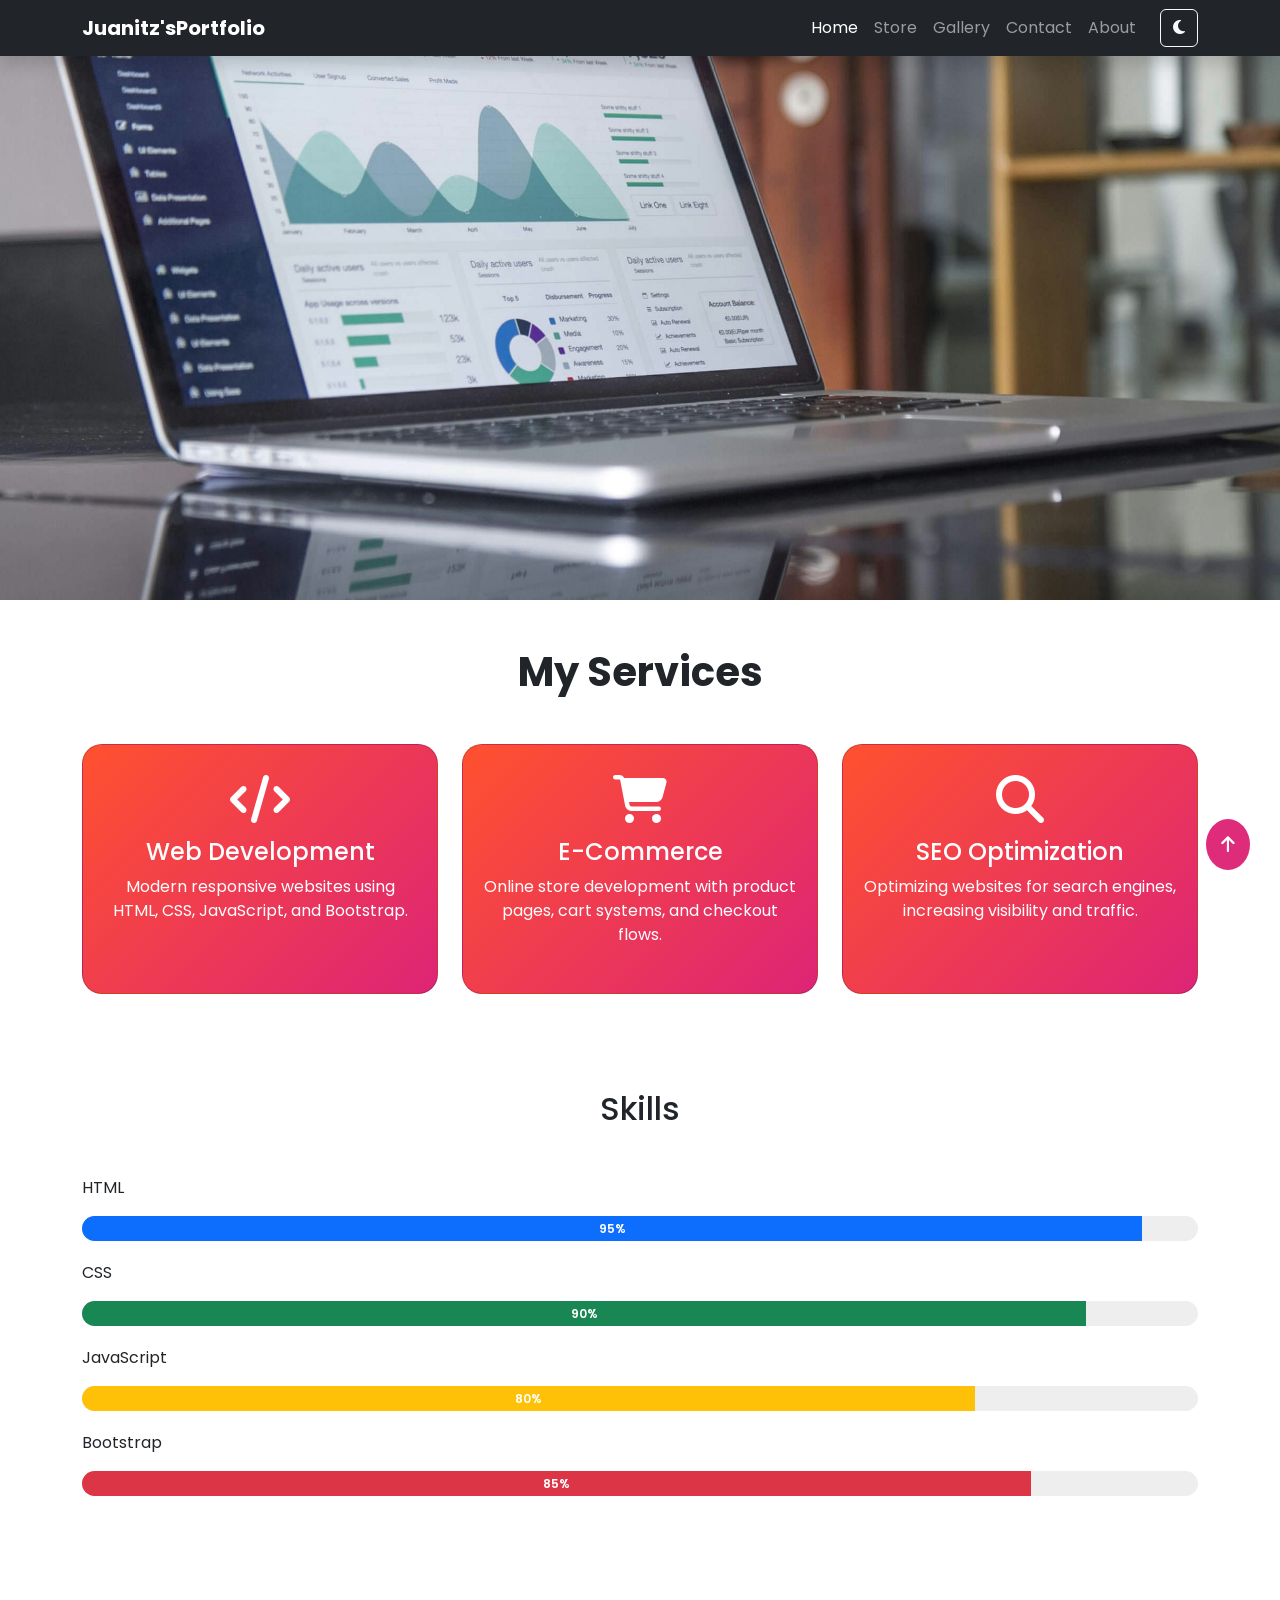
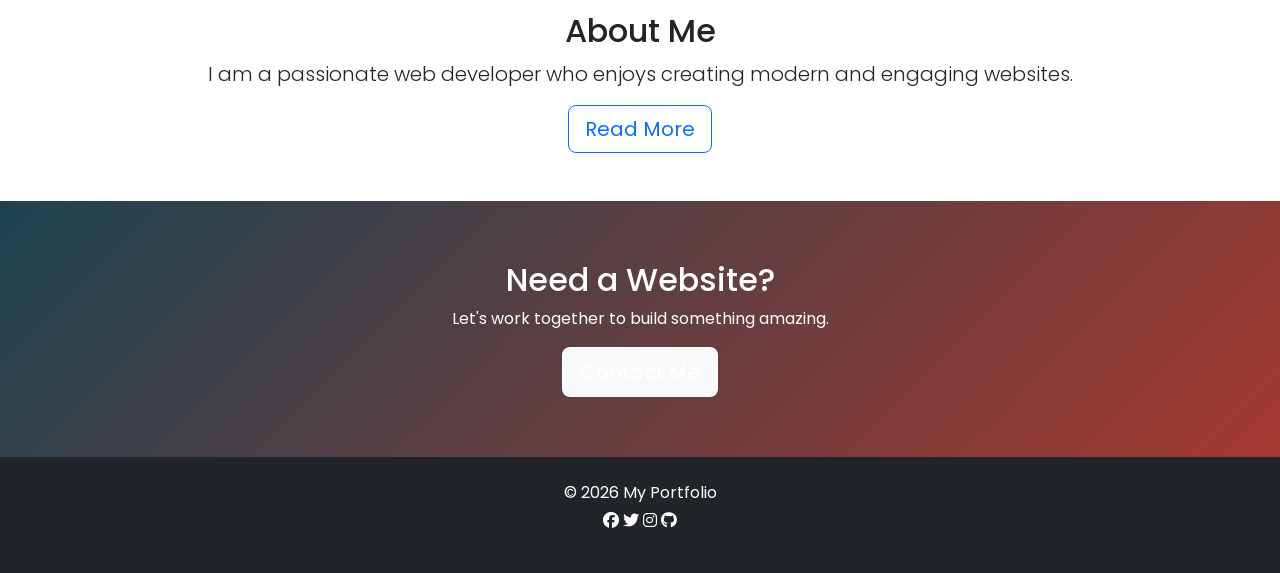
==== commit 90bcfbfd: "Update index.html" ====
--- a/index.html
+++ b/index.html
@@ -18,14 +18,14 @@
 <link rel="stylesheet" href="css/style.css">
 
 <style>
-/* HERO IMAGES */
+
 .hero-image {
     width: 100%;
     height: 600px;
     object-fit: cover;
 }
 
-/* HERO OVERLAY */
+
 .hero-overlay {
     position: absolute;
     top: 0;
@@ -35,7 +35,7 @@
     background: rgba(0,0,0,0.5);
 }
 
-/* HERO CONTENT */
+
 .hero-content {
     position: absolute;
     top: 50%;
@@ -44,7 +44,7 @@
     color: #fff;
 }
 
-/* SERVICES CARDS */
+
 .service-card {
     background: linear-gradient(135deg, #ff512f, #dd2476);
     border-radius: 20px;
@@ -63,7 +63,7 @@
     margin-bottom: 15px;
 }
 
-/* SKILLS BARS */
+
 .progress {
     height: 25px;
     border-radius: 20px;
@@ -77,11 +77,11 @@
     font-weight: 600;
     color: #fff;
     text-align: center;
-    width: 0; /* start from 0 for animation */
+    width: 0; 
     transition: width 1.5s ease-in-out;
 }
 
-/* CALL TO ACTION */
+
 .cta-section {
     background: linear-gradient(135deg, #1d4350, #a43931);
     color: #fff;
@@ -97,7 +97,7 @@
     color: #dd2476;
 }
 
-/* BACK TO TOP BUTTON */
+
 #backToTop {
     position: fixed;
     bottom: 30px;
@@ -117,7 +117,7 @@
     background: #ff512f;
 }
 
-/* GENERAL */
+
 body {
     font-family: 'Poppins', sans-serif;
 }
@@ -139,10 +139,10 @@
 
 <body>
 
-<!-- SCROLL PROGRESS BAR -->
+
 <div id="scroll-progress"></div>
 
-<!-- NAVBAR -->
+
 <nav class="navbar navbar-expand-lg navbar-dark bg-dark fixed-top shadow">
 <div class="container">
 <a class="navbar-brand fw-bold" href="#">Juanitz'sPortfolio</a>
@@ -164,7 +164,7 @@
 </div>
 </nav>
 
-<!-- HERO SECTION -->
+
 <section class="hero-section position-relative">
 <div id="heroCarousel" class="carousel slide carousel-fade" data-bs-ride="carousel">
 <div class="carousel-inner">
@@ -190,7 +190,7 @@
 </div>
 </section>
 
-<!-- SERVICES SECTION -->
+
 <section id="services" class="container py-5">
 <h2 class="text-center mb-5 section-title">My Services</h2>
 <div class="row g-4">
@@ -218,7 +218,7 @@
 </div>
 </section>
 
-<!-- SKILLS SECTION -->
+
 <section class="skills-section py-5">
 <div class="container">
 <h2 class="text-center mb-5">Skills</h2>
@@ -249,14 +249,14 @@
 </div>
 </section>
 
-<!-- ABOUT PREVIEW -->
+
 <section class="container py-5 text-center">
 <h2>About Me</h2>
 <p class="lead">I am a passionate web developer who enjoys creating modern and engaging websites.</p>
 <a href="about.html" class="btn btn-outline-primary btn-lg">Read More</a>
 </section>
 
-<!-- CALL TO ACTION -->
+
 <section class="cta-section text-center">
 <div class="container">
 <h2>Need a Website?</h2>
@@ -265,7 +265,7 @@
 </div>
 </section>
 
-<!-- FOOTER -->
+
 <footer class="bg-dark text-white text-center p-4">
 <div class="container">
 <p class="mb-1">© 2026 My Portfolio</p>
@@ -278,15 +278,15 @@
 </div>
 </footer>
 
-<!-- BACK TO TOP BUTTON -->
+
 <button id="backToTop"><i class="fas fa-arrow-up"></i></button>
 
-<!-- JS LIBRARIES -->
+
 <script src="https://code.jquery.com/jquery-3.7.1.min.js"></script>
 <script src="https://cdn.jsdelivr.net/npm/bootstrap@5.3.2/dist/js/bootstrap.bundle.min.js"></script>
 
 <script>
-// FADE IN ON SCROLL
+
 $(window).scroll(function() {
   $(".fade-in").each(function() {
     let elementTop = $(this).offset().top;
@@ -296,7 +296,7 @@
     }
   });
 
-  // Animate skill bars when in view
+
   $(".progress-bar").each(function() {
     let elementTop = $(this).offset().top;
     let windowBottom = $(window).scrollTop() + $(window).height();
@@ -306,7 +306,7 @@
     }
   });
 
-  // Show back to top button
+
   if ($(window).scrollTop() > 300) {
     $("#backToTop").fadeIn();
   } else {
@@ -314,7 +314,7 @@
   }
 });
 
-// BACK TO TOP BUTTON
+
 $("#backToTop").click(function() {
   $("html, body").animate({scrollTop:0}, 600);
 });
